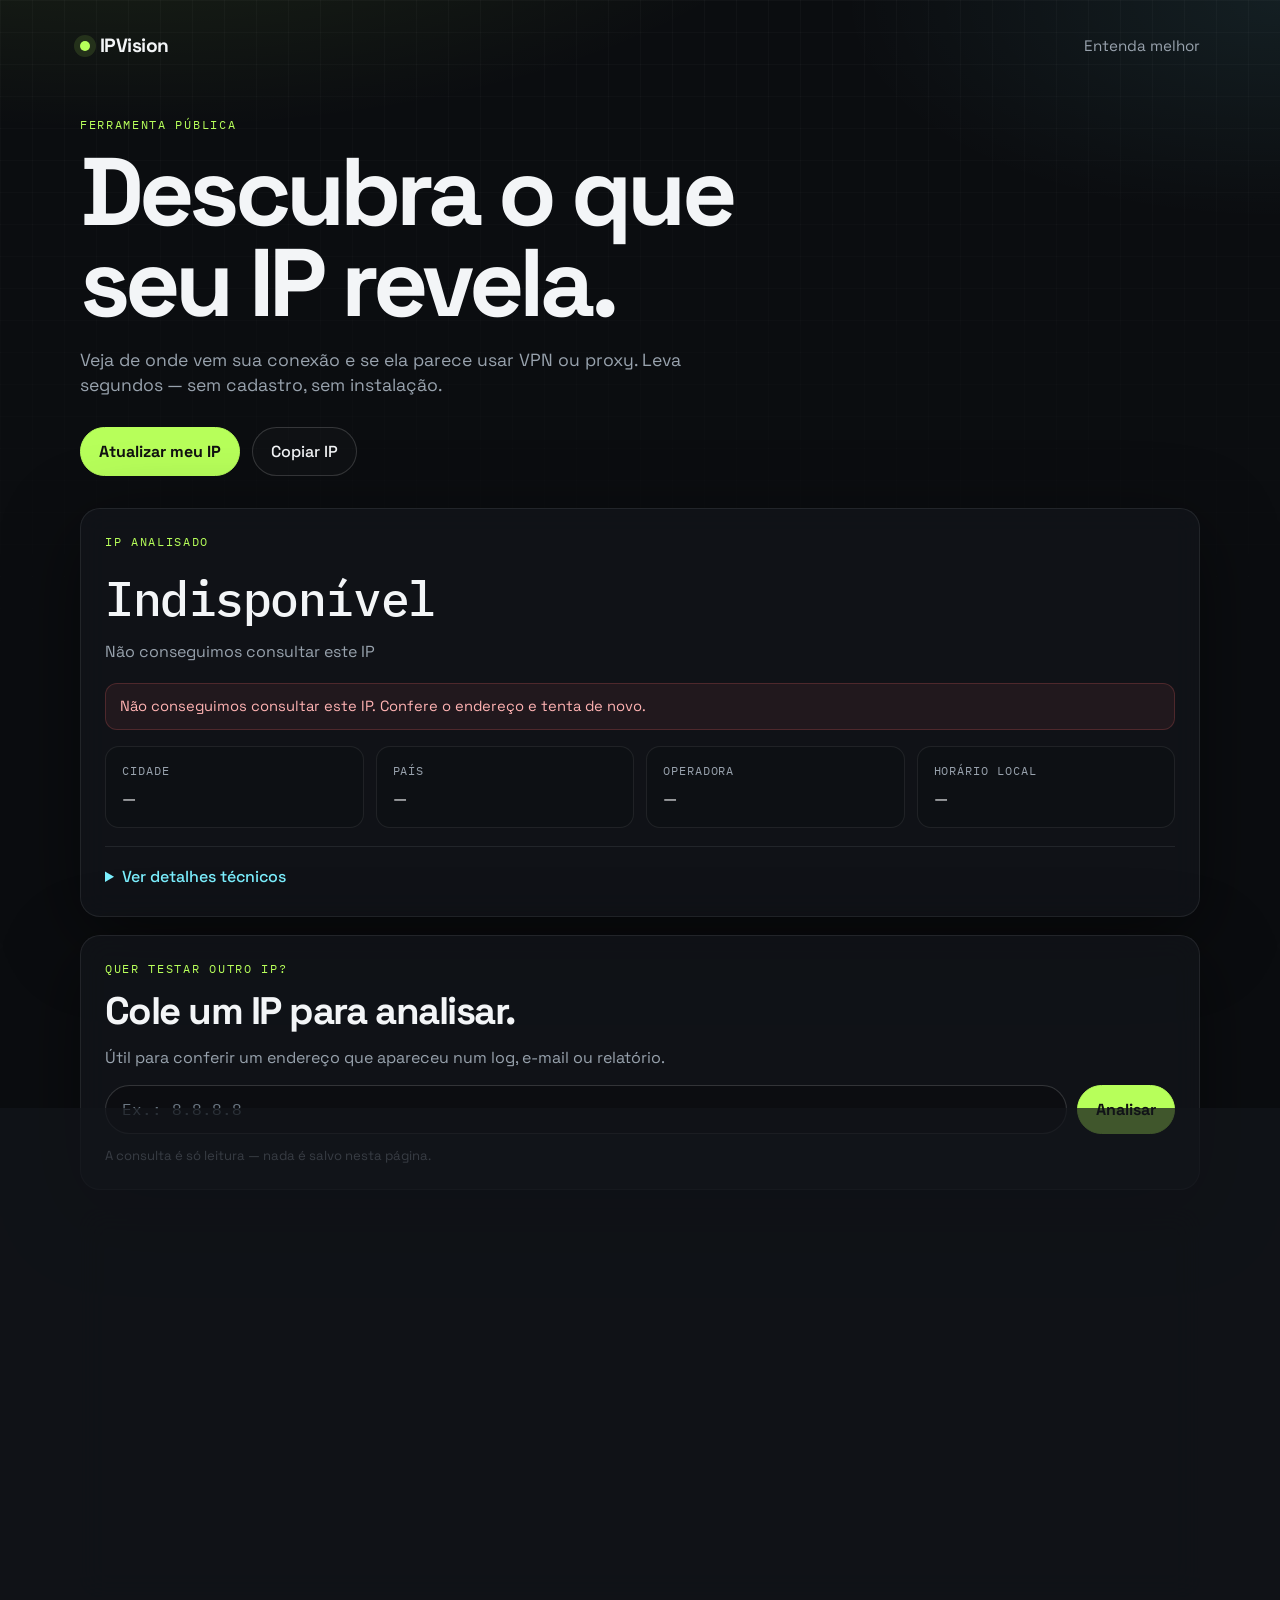
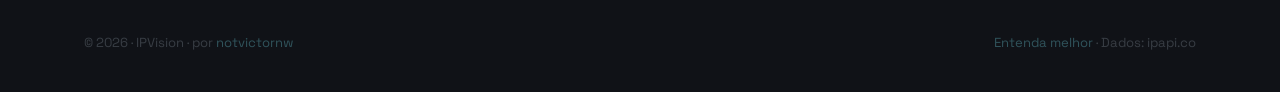
==== index.html @ 70b6f9ce "Public IPVision showcase" ====
<!DOCTYPE html>
<html lang="pt-BR">
<head>
  <meta charset="UTF-8">
  <meta name="viewport" content="width=device-width, initial-scale=1.0">
  <title>IPVision — Descubra o que seu IP revela</title>
  <meta name="description" content="Veja de onde vem sua conexão e se ela parece usar VPN ou proxy. Simples, rápido e sem cadastro.">
  <meta name="theme-color" content="#0b0d10">
  <meta property="og:title" content="IPVision — Descubra o que seu IP revela">
  <meta property="og:description" content="Veja seu IP, sua localização aproximada e se a conexão parece usar VPN ou proxy.">
  <meta property="og:type" content="website">
  <meta name="twitter:card" content="summary">
  <link rel="icon" href="data:image/svg+xml,%3Csvg xmlns='http://www.w3.org/2000/svg' viewBox='0 0 32 32'%3E%3Crect width='32' height='32' rx='8' fill='%230b0d10'/%3E%3Ccircle cx='16' cy='16' r='6' fill='%23b7ff5a'/%3E%3C/svg%3E">
  <link rel="preconnect" href="https://fonts.googleapis.com">
  <link rel="preconnect" href="https://fonts.gstatic.com" crossorigin>
  <link href="https://fonts.googleapis.com/css2?family=Space+Grotesk:wght@400;500;700&family=IBM+Plex+Mono:wght@400;500&display=swap" rel="stylesheet">
  <link rel="stylesheet" href="style.css">
</head>
<body>
  <a class="skip-link" href="#conteudo">Pular para o conteúdo</a>
  <div class="bg-grid" aria-hidden="true"></div>

  <main class="shell" id="conteudo">
    <header class="topbar">
      <a class="brand" href="index.html"><span class="dot"></span>IPVision</a>
      <nav class="nav" aria-label="Navegação principal">
        <a href="project.html">Entenda melhor</a>
      </nav>
    </header>

    <section class="hero">
      <p class="eyebrow">Ferramenta pública</p>
      <h1>Descubra o que seu IP revela.</h1>
      <p class="lead">Veja de onde vem sua conexão e se ela parece usar VPN ou proxy. Leva segundos — sem cadastro, sem instalação.</p>
      <div class="actions">
        <button id="refresh-btn" class="btn primary" type="button">Atualizar meu IP</button>
        <button id="copy-btn" class="btn" type="button">Copiar IP</button>
      </div>
    </section>

    <section class="panel result" aria-labelledby="resultado-titulo">
      <div class="panel-head">
        <div>
          <p class="label" id="resultado-titulo">IP analisado</p>
          <p id="ip-value" class="ip-value" aria-live="polite">Carregando...</p>
          <p id="ip-location" class="ip-sub">Consultando a origem da conexão</p>
          <p id="result-note" class="note" hidden></p>
        </div>
        <button id="back-btn" class="btn small" type="button" hidden>Voltar ao meu IP</button>
      </div>

      <p id="ip-error" class="error" role="status" hidden></p>

      <div id="verdict" class="verdict" hidden>
        <span class="verdict-mark" aria-hidden="true"></span>
        <div>
          <p id="verdict-label" class="verdict-label"></p>
          <p id="verdict-text" class="verdict-text"></p>
        </div>
      </div>

      <div class="grid">
        <div class="card"><p class="k">Cidade</p><p id="v-city" class="v">—</p></div>
        <div class="card"><p class="k">País</p><p id="v-country" class="v">—</p></div>
        <div class="card"><p class="k">Operadora</p><p id="v-isp" class="v">—</p></div>
        <div class="card"><p class="k">Horário local</p><p id="v-tz" class="v">—</p></div>
      </div>

      <details class="details">
        <summary>Ver detalhes técnicos</summary>
        <div class="grid detail-grid">
          <div class="card"><p class="k">ASN</p><p id="v-asn" class="v mono">—</p></div>
          <div class="card"><p class="k">Coordenadas</p><p id="v-coords" class="v mono">—</p></div>
          <div class="card"><p class="k">Tipo de IP</p><p id="v-type" class="v">—</p></div>
          <div class="card"><p class="k">Sinal encontrado</p><p id="v-evidence" class="v">—</p></div>
          <div class="card"><p class="k">Confiança</p><p id="v-confidence" class="v">—</p></div>
          <div class="card card-wide"><p class="k">Navegador</p><p id="v-ua" class="v small">—</p></div>
          <div class="card card-wide"><p class="k">Tela e idioma</p><p id="v-client" class="v small">—</p></div>
        </div>
        <p class="small-note">A classificação compara o nome da operadora com serviços conhecidos. É um sinal, não uma prova.</p>
      </details>
    </section>

    <section class="panel" aria-labelledby="testar-titulo">
      <p class="label">Quer testar outro IP?</p>
      <h2 id="testar-titulo">Cole um IP para analisar.</h2>
      <p class="muted">Útil para conferir um endereço que apareceu num log, e-mail ou relatório.</p>
      <form id="ip-form" class="lookup-form">
        <label class="sr-only" for="ip-input">Endereço IP</label>
        <input id="ip-input" type="text" inputmode="text" autocomplete="off" spellcheck="false" placeholder="Ex.: 8.8.8.8" required>
        <button class="btn primary" type="submit">Analisar</button>
      </form>
      <p class="small-note">A consulta é só leitura — nada é salvo nesta página.</p>
    </section>

    <section class="panel split" aria-labelledby="explicar-titulo">
      <div>
        <p class="label">Em 30 segundos</p>
        <h2 id="explicar-titulo">O que esta página faz.</h2>
        <p class="muted">Ela pega o IP da sua conexão, pergunta a um serviço público de onde ele é e compara o nome da operadora com serviços conhecidos de VPN e hospedagem.</p>
        <p class="muted">Se você estiver usando VPN, a operadora pode aparecer como o serviço da VPN — e a página avisa.</p>
      </div>
      <div class="feature-list">
        <div class="feature"><strong>Seu IP</strong><span>O endereço público da sua conexão.</span></div>
        <div class="feature"><strong>Localização</strong><span>Cidade e país aproximados — não é GPS.</span></div>
        <div class="feature"><strong>VPN ou não</strong><span>Compara a operadora com serviços conhecidos.</span></div>
        <div class="feature"><strong>Sem cadastro</strong><span>Nada é guardado por aqui.</span></div>
      </div>
    </section>

    <footer class="foot">
      <span>© <span id="year">2026</span> · IPVision · por <a href="https://github.com/notvictornw" target="_blank" rel="noopener">notvictornw</a></span>
      <span><a href="project.html">Entenda melhor</a> · Dados: ipapi.co</span>
    </footer>
  </main>

  <script src="config.js"></script>
  <script src="site.js"></script>
  <script src="vpn.js"></script>
  <script src="app.js"></script>
</body>
</html>
---- style.css ----
:root {
  --bg: #0b0d10;
  --bg-2: #12161b;
  --card: rgba(18, 22, 27, 0.72);
  --line: rgba(255,255,255,0.08);
  --line-strong: rgba(255,255,255,0.16);
  --text: #f3f5f7;
  --muted: #98a2ad;
  --accent: #b7ff5a;
  --accent-2: #7cf0ff;
  --danger: #ff6b6b;
  --warn: #ffcf5a;
  --ok: #8dff9a;
  --shadow: 0 20px 80px rgba(0,0,0,.45);
  --radius: 20px;
}
* { box-sizing: border-box; margin: 0; padding: 0; }
[hidden] { display: none !important; }
html { background: var(--bg); color: var(--text); scroll-behavior: smooth; }
:focus-visible { outline: 2px solid var(--accent); outline-offset: 3px; }
.skip-link {
  position: fixed; top: 8px; left: 8px; z-index: 100;
  padding: 10px 14px; border-radius: 10px; background: var(--accent); color: #111;
  font-weight: 700; transform: translateY(-150%); transition: transform .15s;
}
.skip-link:focus { transform: translateY(0); text-decoration: none; }
body {
  min-height: 100vh;
  font-family: "Space Grotesk", system-ui, sans-serif;
  background:
    radial-gradient(1200px 500px at 10% -10%, rgba(183,255,90,.12), transparent 60%),
    radial-gradient(800px 400px at 100% 0%, rgba(124,240,255,.08), transparent 55%),
    var(--bg);
  line-height: 1.45;
}
.bg-grid {
  position: fixed; inset: 0; pointer-events: none; opacity: .35;
  background-image: linear-gradient(var(--line) 1px, transparent 1px), linear-gradient(90deg, var(--line) 1px, transparent 1px);
  background-size: 32px 32px;
  mask-image: linear-gradient(to bottom, black, transparent 85%);
}
a { color: var(--accent-2); text-decoration: none; }
a:hover { text-decoration: underline; }
.shell { width: min(1120px, calc(100% - 32px)); margin: 0 auto; padding: 24px 0 40px; position: relative; }
.topbar { display: flex; align-items: center; justify-content: space-between; gap: 16px; padding: 8px 0 28px; }
.brand { display: flex; align-items: center; gap: 10px; font-weight: 700; font-size: 1.2rem; letter-spacing: -0.03em; color: var(--text); }
.brand:hover { text-decoration: none; color: var(--text); }
.dot { width: 10px; height: 10px; border-radius: 50%; background: var(--accent); box-shadow: 0 0 0 6px rgba(183,255,90,.12); }
.nav { display: flex; gap: 18px; font-size: .95rem; }
.nav a { color: var(--muted); }
.nav a:hover { color: var(--text); text-decoration: none; }
.hero { padding: 28px 0 32px; max-width: 780px; }
.eyebrow, .label { font-family: "IBM Plex Mono", monospace; font-size: .75rem; letter-spacing: .14em; text-transform: uppercase; color: var(--accent); margin-bottom: 14px; }
h1 { font-size: clamp(2.8rem, 8vw, 6rem); line-height: .95; letter-spacing: -0.05em; margin-bottom: 18px; }
.lead { font-size: 1.1rem; color: var(--muted); max-width: 62ch; }
.actions { display: flex; flex-wrap: wrap; gap: 12px; margin-top: 28px; }
.btn {
  appearance: none; border: 1px solid var(--line-strong); background: rgba(255,255,255,.02); color: var(--text);
  padding: 12px 18px; border-radius: 999px; font: inherit; font-weight: 500; cursor: pointer; transition: .2s;
}
.btn:hover { transform: translateY(-1px); border-color: rgba(255,255,255,.3); text-decoration: none; }
.btn.primary { background: var(--accent); color: #111; border-color: var(--accent); font-weight: 700; }
.btn.primary:hover { filter: brightness(.96); }
.panel {
  background: var(--card); border: 1px solid var(--line); border-radius: var(--radius); box-shadow: var(--shadow);
  backdrop-filter: blur(14px); padding: 24px; margin-bottom: 18px;
}
.panel-head { display: flex; justify-content: space-between; gap: 16px; align-items: flex-start; margin-bottom: 20px; }
.ip-value { font-family: "IBM Plex Mono", monospace; font-size: clamp(1.6rem,4vw,3rem); font-weight: 500; letter-spacing: -0.03em; margin: 6px 0; word-break: break-all; }
.ip-sub { color: var(--muted); }
.badges { display: flex; gap: 8px; flex-wrap: wrap; justify-content: flex-end; }
.badge { display: inline-flex; align-items: center; gap: 8px; padding: 8px 12px; border-radius: 999px; font-size: .78rem; border: 1px solid var(--line); background: rgba(255,255,255,.02); color: var(--muted); white-space: nowrap; }
.bdot { width: 7px; height: 7px; border-radius: 50%; background: currentColor; }
.badge.ok { color: var(--ok); }
.badge.warn { color: var(--warn); }
.badge.danger { color: var(--danger); }
.badge.neutral { color: var(--accent-2); }
.error { margin-bottom: 16px; padding: 12px 14px; border-radius: 12px; background: rgba(255,107,107,.08); color: #ffb3b3; border: 1px solid rgba(255,107,107,.2); font-size: .92rem; }
.grid { display: grid; grid-template-columns: repeat(4, 1fr); gap: 12px; }
.card { padding: 16px; border: 1px solid var(--line); border-radius: 14px; background: rgba(0,0,0,.12); min-width: 0; }
.k { font-size: .72rem; text-transform: uppercase; letter-spacing: .08em; color: var(--muted); margin-bottom: 8px; font-family: "IBM Plex Mono", monospace; }
.v { font-size: .98rem; word-break: break-word; }
.v.mono, .mono { font-family: "IBM Plex Mono", monospace; font-size: .9rem; }
.v.small { font-size: .85rem; color: #dbe3ea; line-height: 1.5; }
.split { display: grid; grid-template-columns: 1.2fr 1fr; gap: 24px; align-items: start; }
h2 { font-size: clamp(1.6rem, 3vw, 2.5rem); line-height: 1.05; letter-spacing: -0.04em; margin-bottom: 14px; max-width: 18ch; }
.muted { color: var(--muted); margin-bottom: 12px; max-width: 62ch; }
.muted.warn { color: #d6c28b; font-size: .92rem; }
code { font-family: "IBM Plex Mono", monospace; font-size: .9em; background: rgba(255,255,255,.06); padding: .15em .4em; border-radius: 6px; color: var(--accent-2); }
.feature-list { display: grid; gap: 10px; }
.feature { padding: 14px 16px; border: 1px solid var(--line); border-radius: 14px; background: rgba(255,255,255,.02); }
.feature strong { display: block; font-size: .95rem; margin-bottom: 2px; }
.feature span { color: var(--muted); font-size: .9rem; }
.foot { display: flex; justify-content: space-between; gap: 16px; padding: 18px 4px 0; color: var(--muted); font-size: .82rem; }
.panel h2, .prose h2 { max-width: none; }
.note { margin-top: 10px; padding: 10px 12px; border-radius: 10px; background: rgba(124,240,255,.08); border: 1px solid rgba(124,240,255,.18); color: var(--accent-2); font-size: .88rem; }
.btn.small { padding: 8px 14px; font-size: .85rem; }
.verdict { display: flex; align-items: flex-start; gap: 14px; padding: 16px; margin-bottom: 18px; border-radius: 14px; border: 1px solid var(--line); background: rgba(0,0,0,.16); }
.verdict-mark { width: 12px; height: 12px; border-radius: 50%; margin-top: 6px; flex: 0 0 auto; background: var(--muted); box-shadow: 0 0 0 6px rgba(255,255,255,.05); }
.verdict-label { font-weight: 700; font-size: 1.05rem; margin-bottom: 2px; }
.verdict-text { color: var(--muted); font-size: .92rem; max-width: 62ch; }
.verdict.home { border-color: rgba(141,255,154,.25); }
.verdict.home .verdict-mark { background: var(--ok); box-shadow: 0 0 0 6px rgba(141,255,154,.10); }
.verdict.home .verdict-label { color: var(--ok); }
.verdict.vpn { border-color: rgba(255,207,90,.25); }
.verdict.vpn .verdict-mark { background: var(--warn); box-shadow: 0 0 0 6px rgba(255,207,90,.10); }
.verdict.vpn .verdict-label { color: var(--warn); }
.verdict.hosting { border-color: rgba(124,240,255,.25); }
.verdict.hosting .verdict-mark { background: var(--accent-2); box-shadow: 0 0 0 6px rgba(124,240,255,.10); }
.verdict.hosting .verdict-label { color: var(--accent-2); }
.detail-grid { margin-top: 16px; }
.card-wide { grid-column: span 2; }
.details { margin-top: 18px; border-top: 1px solid var(--line); padding-top: 14px; }
.details summary { cursor: pointer; color: var(--accent-2); font-weight: 500; padding: 4px 0; }
.details summary:hover { text-decoration: underline; }
.details p { margin-top: 12px; color: var(--muted); font-size: .92rem; max-width: 62ch; }
.small-note { color: var(--muted); font-size: .82rem; margin-top: 12px; max-width: 62ch; }
.lookup-form { display: flex; gap: 10px; flex-wrap: wrap; margin: 16px 0 0; }
.lookup-form input { flex: 1 1 240px; min-width: 0; padding: 12px 16px; border-radius: 999px; border: 1px solid var(--line-strong); background: rgba(0,0,0,.22); color: var(--text); font: inherit; font-family: "IBM Plex Mono", monospace; }
.lookup-form input::placeholder { color: #6c7884; }
.sr-only { position: absolute; width: 1px; height: 1px; padding: 0; margin: -1px; overflow: hidden; clip: rect(0,0,0,0); white-space: nowrap; border: 0; }
/* explanatory page */
.prose { max-width: 900px; }
.prose h1 { font-size: clamp(2rem,5vw,4rem); margin-bottom: 16px; }
.prose h2 { margin: 0 0 10px; font-size: 1.3rem; }
.prose .lead { margin-bottom: 24px; }
.prose .actions { margin-top: 0; }
.steps { display: grid; gap: 12px; margin-top: 24px; }
.step { display: flex; gap: 16px; padding: 16px; border: 1px solid var(--line); border-radius: 14px; background: rgba(0,0,0,.12); }
.step-num { flex: 0 0 auto; width: 34px; height: 34px; border-radius: 50%; display: grid; place-items: center; background: var(--accent); color: #111; font-family: "IBM Plex Mono", monospace; font-weight: 700; }
.step p { color: var(--muted); font-size: .94rem; max-width: 62ch; }
.feature-home strong { color: var(--ok); }
.feature-vpn strong { color: var(--warn); }
.feature-hosting strong { color: var(--accent-2); }
@media (max-width: 900px) {
  .grid { grid-template-columns: repeat(2, 1fr); }
  .split { grid-template-columns: 1fr; }
}
@media (max-width: 640px) {
  .shell { width: min(100% - 20px, 1120px); }
  .topbar { flex-direction: column; align-items: flex-start; }
  .panel-head { flex-direction: column; }
  .badges { justify-content: flex-start; }
  .grid { grid-template-columns: 1fr; }
  .card-wide { grid-column: auto; }
  .foot { flex-direction: column; }
  .btn { width: 100%; justify-content: center; text-align: center; }
  .actions { flex-direction: column; }
}
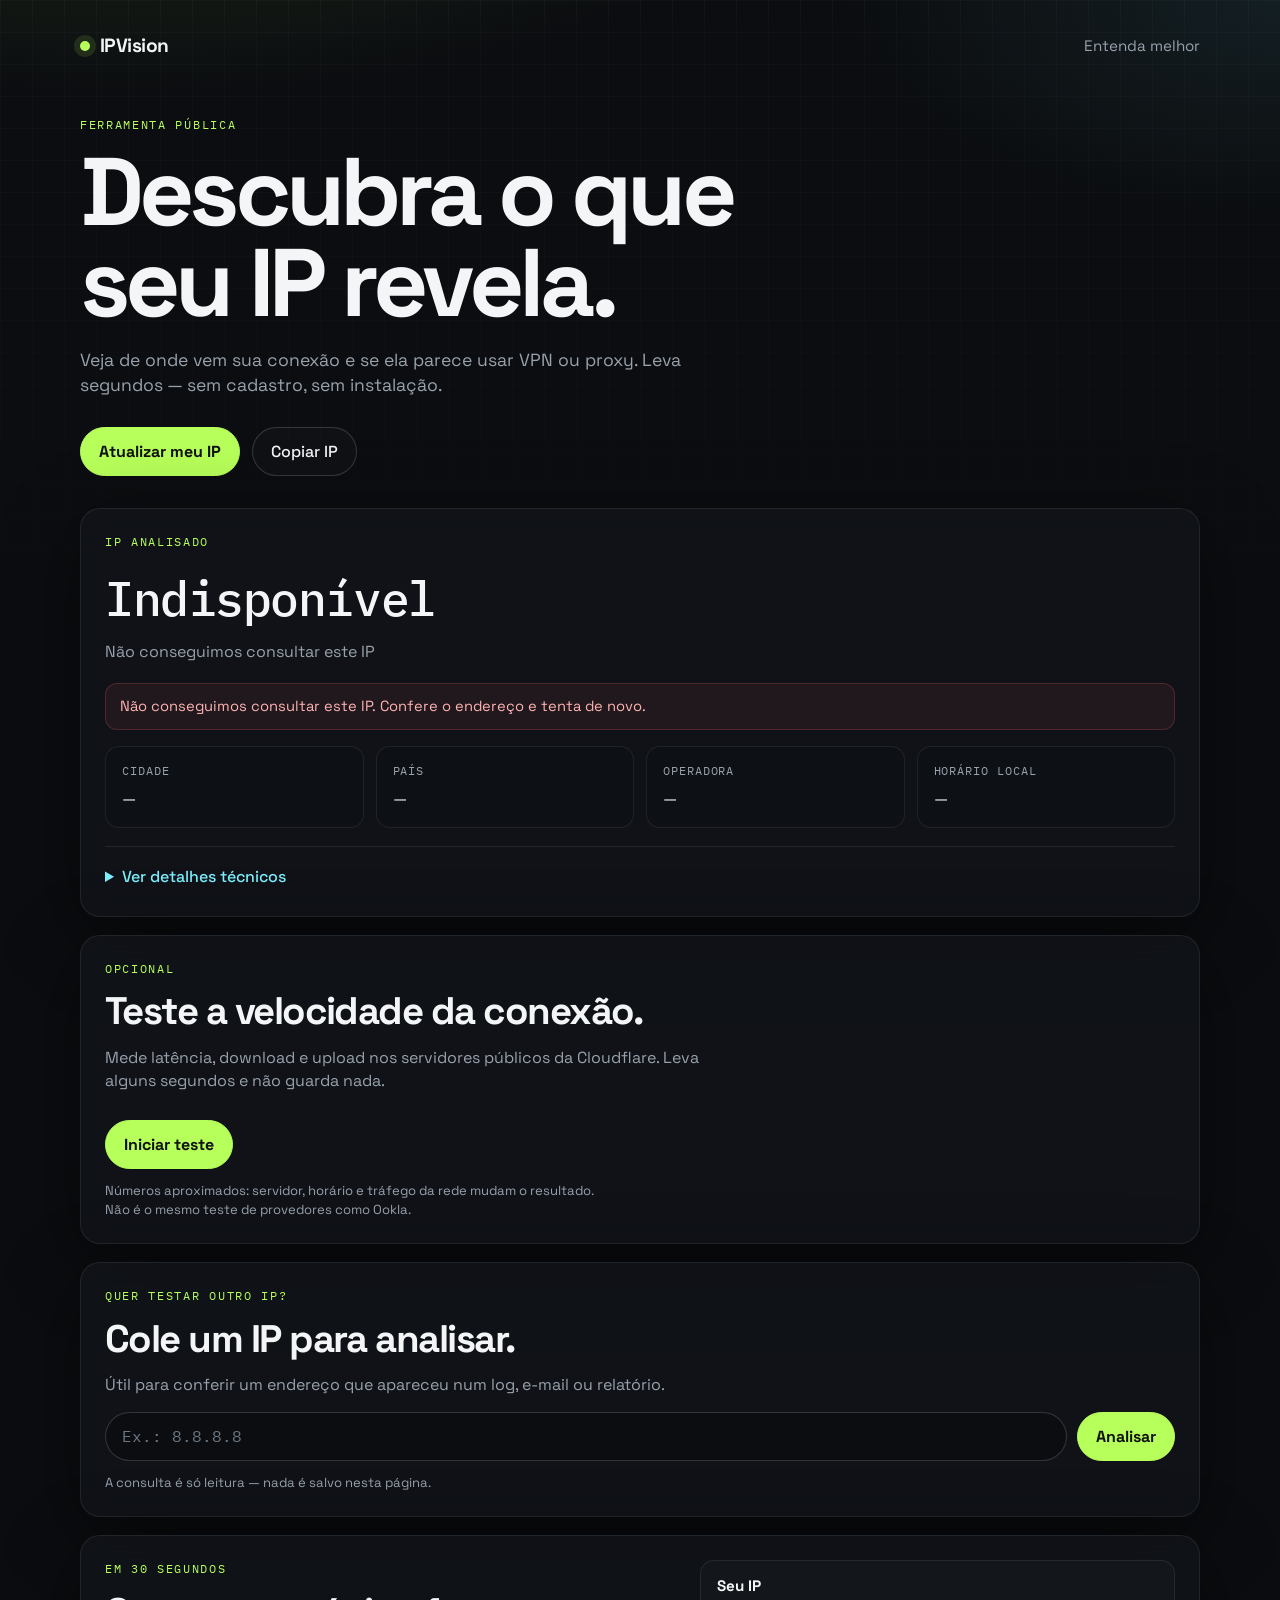
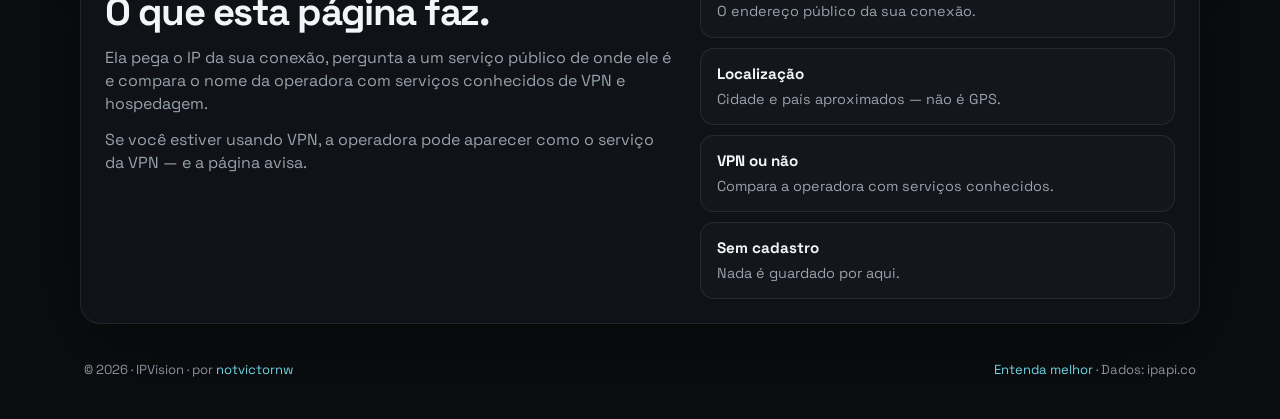
==== commit d6d30c5d: "Add connection speed test" ====
--- a/index.html
+++ b/index.html
@@ -81,6 +81,23 @@
       </details>
     </section>
 
+    <section class="panel" aria-labelledby="velocidade-titulo">
+      <p class="label">Opcional</p>
+      <h2 id="velocidade-titulo">Teste a velocidade da conexão.</h2>
+      <p class="muted">Mede latência, download e upload nos servidores públicos da Cloudflare. Leva alguns segundos e não guarda nada.</p>
+      <div class="actions">
+        <button id="speed-btn" class="btn primary" type="button">Iniciar teste</button>
+      </div>
+      <p id="speed-status" class="small-note" role="status" aria-live="polite" hidden></p>
+      <div id="speed-results" class="grid speed-grid" hidden>
+        <div class="card"><p class="k">Latência</p><p id="s-latency" class="v mono">—</p></div>
+        <div class="card"><p class="k">Oscilação</p><p id="s-jitter" class="v mono">—</p></div>
+        <div class="card"><p class="k">Download</p><p id="s-download" class="v mono">—</p></div>
+        <div class="card"><p class="k">Upload</p><p id="s-upload" class="v mono">—</p></div>
+      </div>
+      <p class="small-note">Números aproximados: servidor, horário e tráfego da rede mudam o resultado. Não é o mesmo teste de provedores como Ookla.</p>
+    </section>
+
     <section class="panel" aria-labelledby="testar-titulo">
       <p class="label">Quer testar outro IP?</p>
       <h2 id="testar-titulo">Cole um IP para analisar.</h2>
@@ -118,5 +135,6 @@
   <script src="site.js"></script>
   <script src="vpn.js"></script>
   <script src="app.js"></script>
+  <script src="speedtest.js"></script>
 </body>
 </html>
--- a/style.css
+++ b/style.css
@@ -115,6 +115,9 @@
 .details summary:hover { text-decoration: underline; }
 .details p { margin-top: 12px; color: var(--muted); font-size: .92rem; max-width: 62ch; }
 .small-note { color: var(--muted); font-size: .82rem; margin-top: 12px; max-width: 62ch; }
+.speed-grid { margin-top: 18px; }
+.speed-grid .v { font-size: 1.1rem; }
+#speed-btn:disabled { opacity: .6; cursor: progress; transform: none; }
 .lookup-form { display: flex; gap: 10px; flex-wrap: wrap; margin: 16px 0 0; }
 .lookup-form input { flex: 1 1 240px; min-width: 0; padding: 12px 16px; border-radius: 999px; border: 1px solid var(--line-strong); background: rgba(0,0,0,.22); color: var(--text); font: inherit; font-family: "IBM Plex Mono", monospace; }
 .lookup-form input::placeholder { color: #6c7884; }
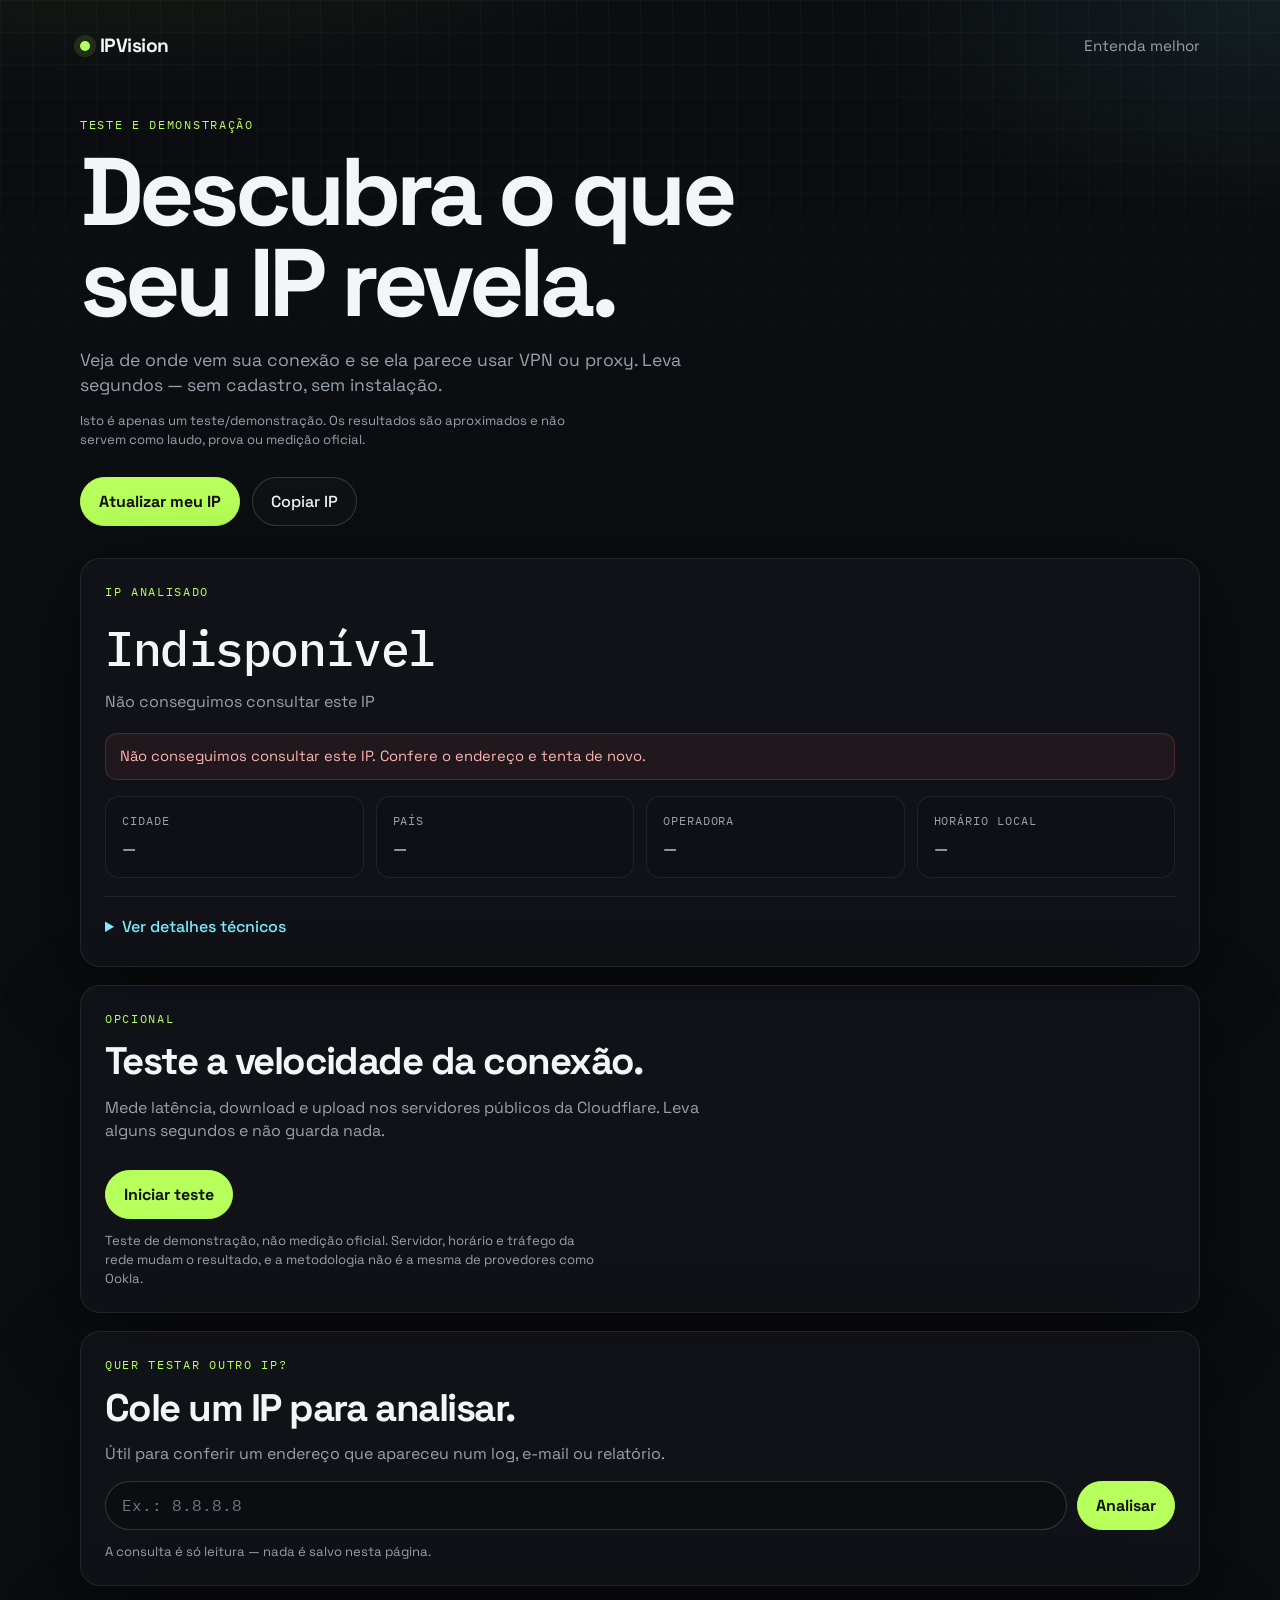
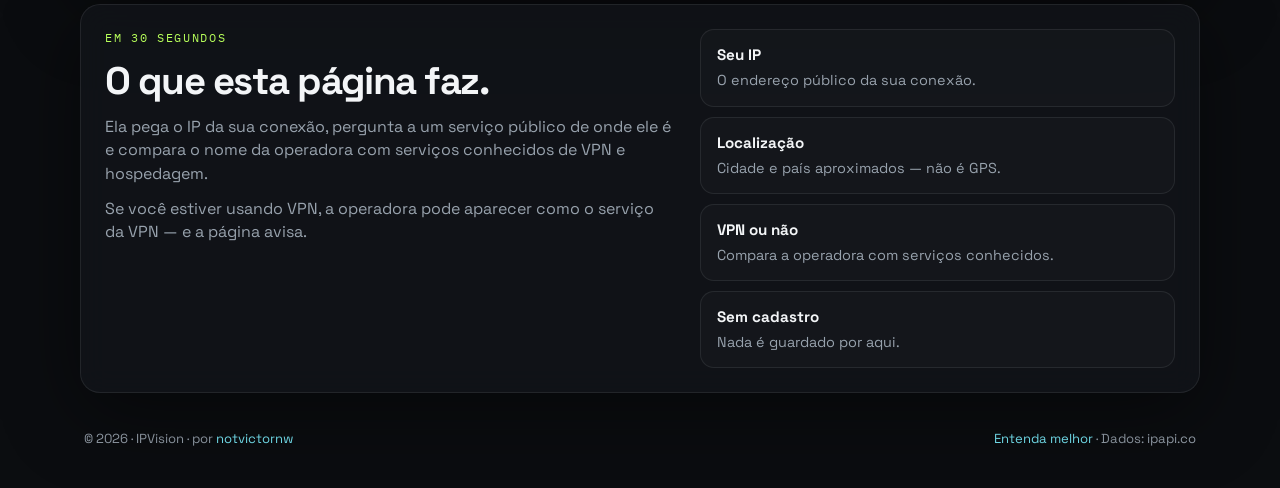
==== commit 1776f7de: "State that IPVision is a demo and set repo description" ====
--- a/index.html
+++ b/index.html
@@ -4,10 +4,10 @@
   <meta charset="UTF-8">
   <meta name="viewport" content="width=device-width, initial-scale=1.0">
   <title>IPVision — Descubra o que seu IP revela</title>
-  <meta name="description" content="Veja de onde vem sua conexão e se ela parece usar VPN ou proxy. Simples, rápido e sem cadastro.">
+  <meta name="description" content="Teste e demonstração: veja seu IP, a região aproximada, um sinal de VPN e meça a velocidade da conexão.">
   <meta name="theme-color" content="#0b0d10">
   <meta property="og:title" content="IPVision — Descubra o que seu IP revela">
-  <meta property="og:description" content="Veja seu IP, sua localização aproximada e se a conexão parece usar VPN ou proxy.">
+  <meta property="og:description" content="Teste e demonstração: IP, localização aproximada, sinal de VPN e velocidade da conexão.">
   <meta property="og:type" content="website">
   <meta name="twitter:card" content="summary">
   <link rel="icon" href="data:image/svg+xml,%3Csvg xmlns='http://www.w3.org/2000/svg' viewBox='0 0 32 32'%3E%3Crect width='32' height='32' rx='8' fill='%230b0d10'/%3E%3Ccircle cx='16' cy='16' r='6' fill='%23b7ff5a'/%3E%3C/svg%3E">
@@ -29,9 +29,10 @@
     </header>
 
     <section class="hero">
-      <p class="eyebrow">Ferramenta pública</p>
+      <p class="eyebrow">Teste e demonstração</p>
       <h1>Descubra o que seu IP revela.</h1>
       <p class="lead">Veja de onde vem sua conexão e se ela parece usar VPN ou proxy. Leva segundos — sem cadastro, sem instalação.</p>
+      <p class="small-note">Isto é apenas um teste/demonstração. Os resultados são aproximados e não servem como laudo, prova ou medição oficial.</p>
       <div class="actions">
         <button id="refresh-btn" class="btn primary" type="button">Atualizar meu IP</button>
         <button id="copy-btn" class="btn" type="button">Copiar IP</button>
@@ -95,7 +96,7 @@
         <div class="card"><p class="k">Download</p><p id="s-download" class="v mono">—</p></div>
         <div class="card"><p class="k">Upload</p><p id="s-upload" class="v mono">—</p></div>
       </div>
-      <p class="small-note">Números aproximados: servidor, horário e tráfego da rede mudam o resultado. Não é o mesmo teste de provedores como Ookla.</p>
+      <p class="small-note">Teste de demonstração, não medição oficial. Servidor, horário e tráfego da rede mudam o resultado, e a metodologia não é a mesma de provedores como Ookla.</p>
     </section>
 
     <section class="panel" aria-labelledby="testar-titulo">
